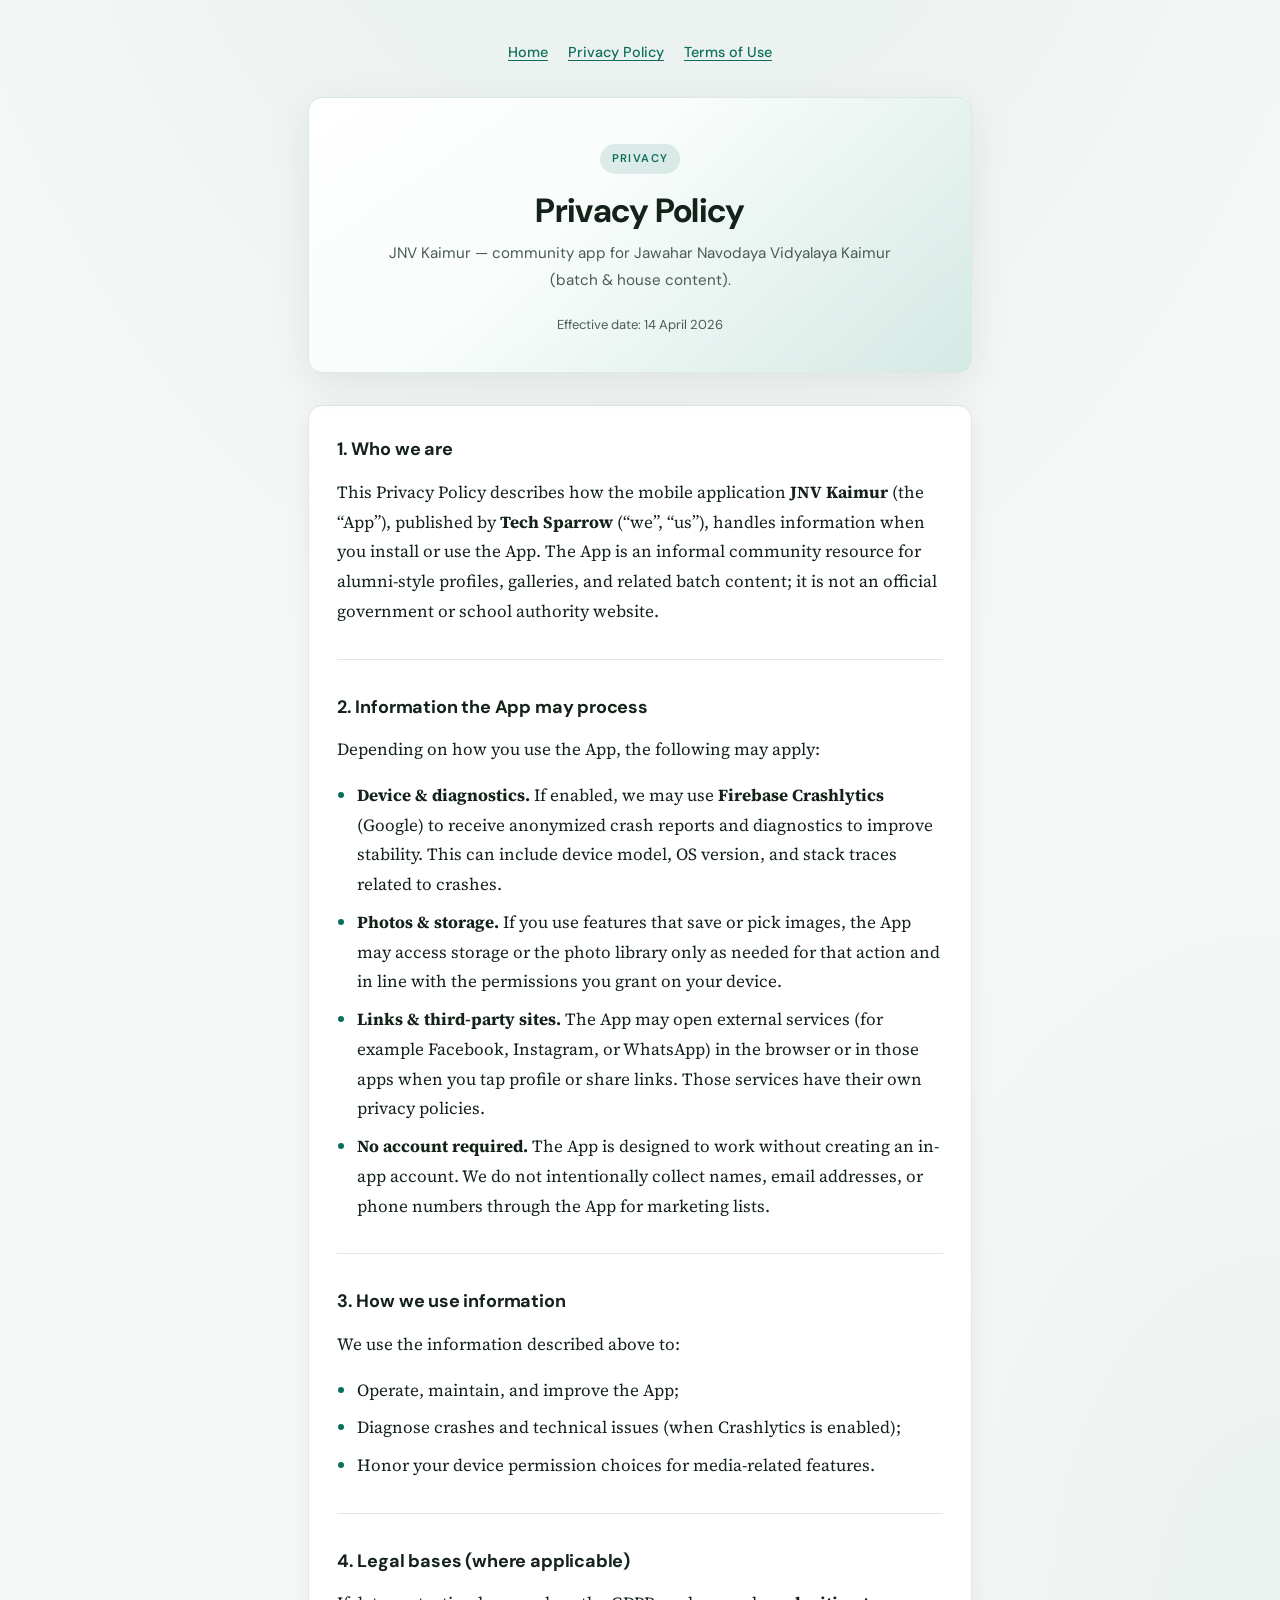
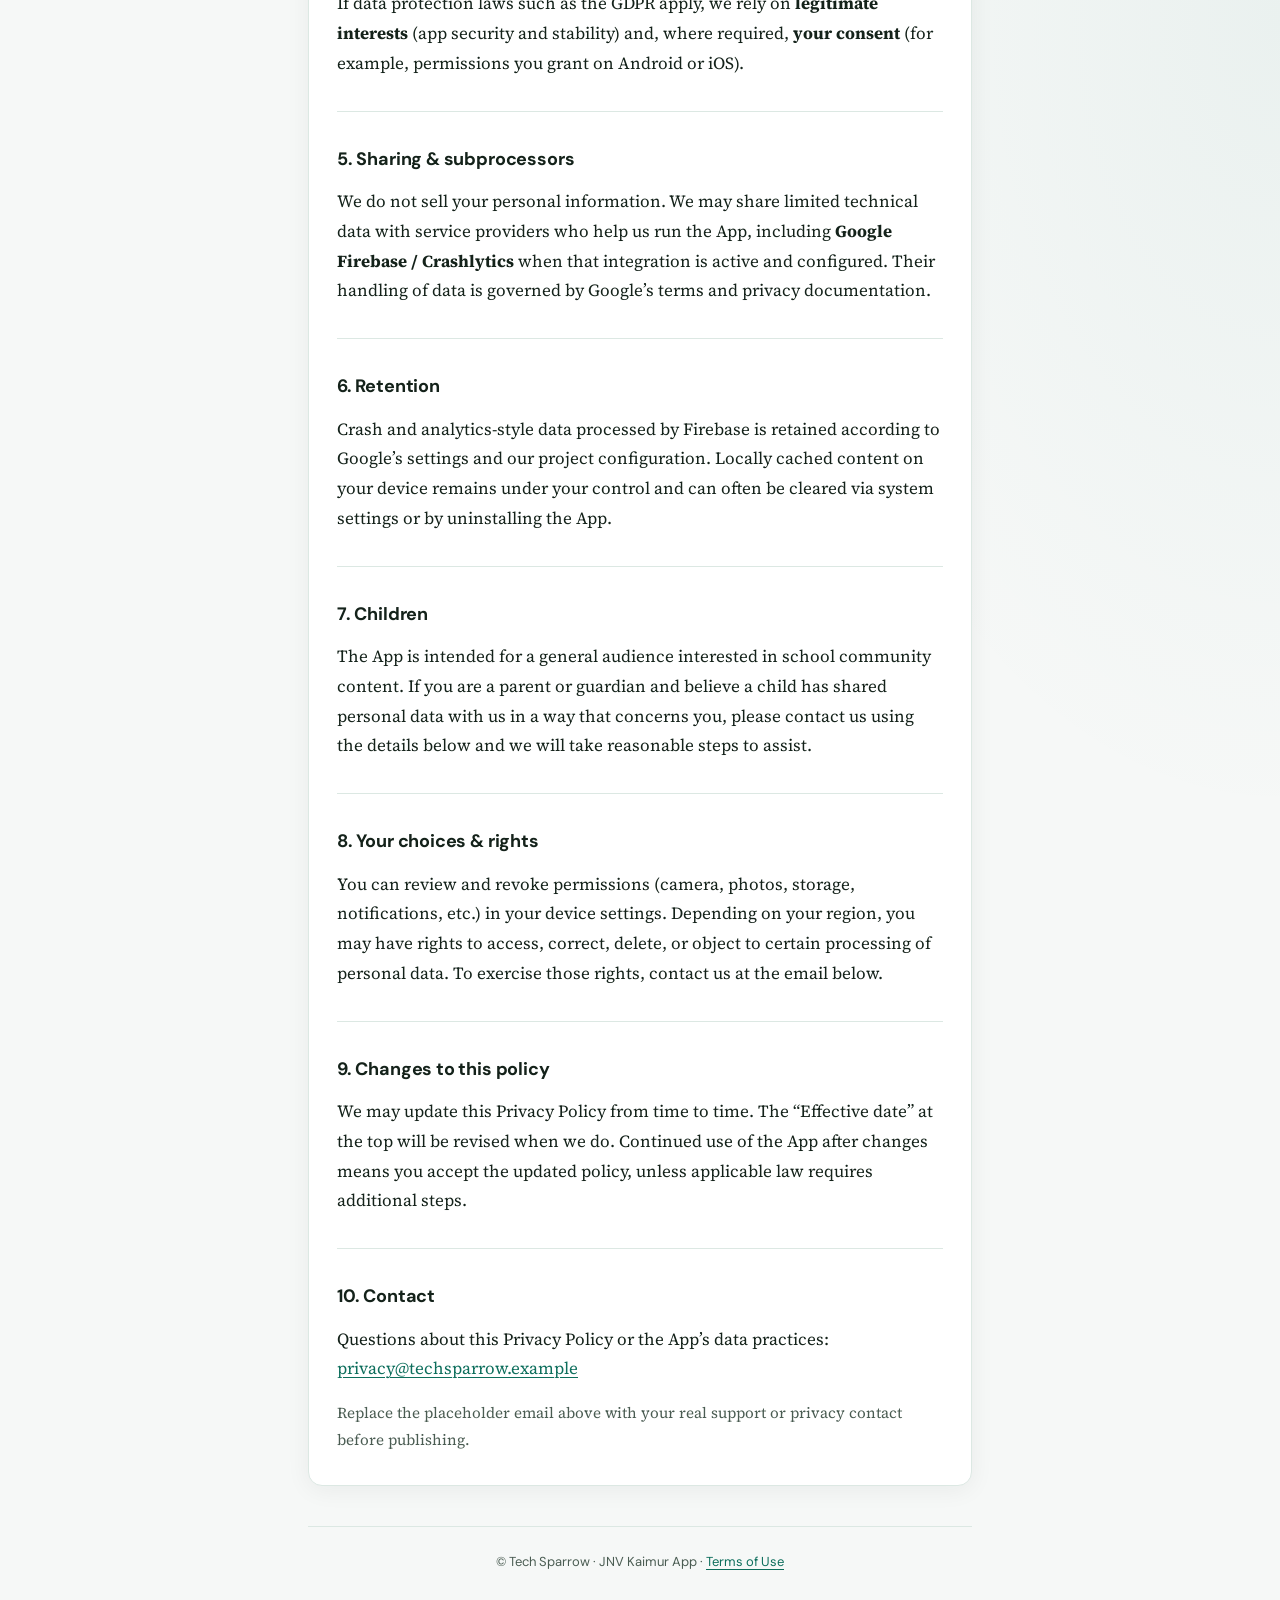
==== docs/privacy-policy.html @ dc98f7dc "Initial commit: JNV Kaimur Flutter app, legal docs, Android/iOS/macOS Made-with: Cursor" ====
<!DOCTYPE html>
<html lang="en">
  <head>
    <meta charset="utf-8" />
    <meta name="viewport" content="width=device-width, initial-scale=1" />
    <title>Privacy Policy — JNV Kaimur (2k10 + LE)</title>
    <meta
      name="description"
      content="Privacy Policy for the JNV Kaimur community mobile application."
    />
    <link rel="preconnect" href="https://fonts.googleapis.com" />
    <link rel="preconnect" href="https://fonts.gstatic.com" crossorigin />
    <link
      href="https://fonts.googleapis.com/css2?family=DM+Sans:ital,opsz,wght@0,9..40,400;0,9..40,600;0,9..40,700;1,9..40,400&family=Source+Serif+4:ital,opsz,wght@0,8..60,400;0,8..60,600;1,8..60,400&display=swap"
      rel="stylesheet"
    />
    <link rel="stylesheet" href="css/legal.css" />
  </head>
  <body>
    <div class="wrap">
      <nav class="nav-legal" aria-label="Legal">
        <a href="index.html">Home</a>
        <a href="privacy-policy.html" aria-current="page">Privacy Policy</a>
        <a href="terms-of-use.html">Terms of Use</a>
      </nav>

      <header class="hero">
        <div class="hero-inner">
          <span class="badge">Privacy</span>
          <h1>Privacy Policy</h1>
          <p class="subtitle">
            JNV Kaimur — community app for Jawahar Navodaya Vidyalaya Kaimur
            (batch &amp; house content).
          </p>
          <p class="meta">Effective date: <time datetime="2026-04-14">14 April 2026</time></p>
        </div>
      </header>

      <article class="card">
        <section id="overview">
          <h2>1. Who we are</h2>
          <p>
            This Privacy Policy describes how the mobile application
            <strong>JNV Kaimur</strong> (the &ldquo;App&rdquo;), published by
            <strong>Tech Sparrow</strong> (&ldquo;we&rdquo;, &ldquo;us&rdquo;),
            handles information when you install or use the App. The App is an
            informal community resource for alumni-style profiles, galleries,
            and related batch content; it is not an official government or
            school authority website.
          </p>
        </section>

        <section id="collect">
          <h2>2. Information the App may process</h2>
          <p>Depending on how you use the App, the following may apply:</p>
          <ul>
            <li>
              <strong>Device &amp; diagnostics.</strong> If enabled, we may use
              <strong>Firebase Crashlytics</strong> (Google) to receive
              anonymized crash reports and diagnostics to improve stability. This
              can include device model, OS version, and stack traces related to
              crashes.
            </li>
            <li>
              <strong>Photos &amp; storage.</strong> If you use features that
              save or pick images, the App may access storage or the photo
              library only as needed for that action and in line with the
              permissions you grant on your device.
            </li>
            <li>
              <strong>Links &amp; third-party sites.</strong> The App may open
              external services (for example Facebook, Instagram, or WhatsApp)
              in the browser or in those apps when you tap profile or share
              links. Those services have their own privacy policies.
            </li>
            <li>
              <strong>No account required.</strong> The App is designed to
              work without creating an in-app account. We do not intentionally
              collect names, email addresses, or phone numbers through the App
              for marketing lists.
            </li>
          </ul>
        </section>

        <section id="use">
          <h2>3. How we use information</h2>
          <p>We use the information described above to:</p>
          <ul>
            <li>Operate, maintain, and improve the App;</li>
            <li>Diagnose crashes and technical issues (when Crashlytics is enabled);</li>
            <li>Honor your device permission choices for media-related features.</li>
          </ul>
        </section>

        <section id="legal-bases">
          <h2>4. Legal bases (where applicable)</h2>
          <p>
            If data protection laws such as the GDPR apply, we rely on
            <strong>legitimate interests</strong> (app security and stability)
            and, where required, <strong>your consent</strong> (for example,
            permissions you grant on Android or iOS).
          </p>
        </section>

        <section id="sharing">
          <h2>5. Sharing &amp; subprocessors</h2>
          <p>
            We do not sell your personal information. We may share limited
            technical data with service providers who help us run the App,
            including <strong>Google Firebase / Crashlytics</strong> when that
            integration is active and configured. Their handling of data is
            governed by Google&rsquo;s terms and privacy documentation.
          </p>
        </section>

        <section id="retention">
          <h2>6. Retention</h2>
          <p>
            Crash and analytics-style data processed by Firebase is retained
            according to Google&rsquo;s settings and our project configuration.
            Locally cached content on your device remains under your control and
            can often be cleared via system settings or by uninstalling the App.
          </p>
        </section>

        <section id="children">
          <h2>7. Children</h2>
          <p>
            The App is intended for a general audience interested in school
            community content. If you are a parent or guardian and believe a
            child has shared personal data with us in a way that concerns you,
            please contact us using the details below and we will take
            reasonable steps to assist.
          </p>
        </section>

        <section id="rights">
          <h2>8. Your choices &amp; rights</h2>
          <p>
            You can review and revoke permissions (camera, photos, storage,
            notifications, etc.) in your device settings. Depending on your
            region, you may have rights to access, correct, delete, or object to
            certain processing of personal data. To exercise those rights,
            contact us at the email below.
          </p>
        </section>

        <section id="changes">
          <h2>9. Changes to this policy</h2>
          <p>
            We may update this Privacy Policy from time to time. The
            &ldquo;Effective date&rdquo; at the top will be revised when we do.
            Continued use of the App after changes means you accept the updated
            policy, unless applicable law requires additional steps.
          </p>
        </section>

        <section id="contact">
          <h2>10. Contact</h2>
          <p>
            Questions about this Privacy Policy or the App&rsquo;s data
            practices:
            <a href="mailto:privacy@techsparrow.example">privacy@techsparrow.example</a>
          </p>
          <p style="font-size: 0.95rem; color: var(--muted)">
            Replace the placeholder email above with your real support or
            privacy contact before publishing.
          </p>
        </section>
      </article>

      <footer class="footer">
        <p>
          &copy; Tech Sparrow &middot; JNV Kaimur App &middot;
          <a href="terms-of-use.html">Terms of Use</a>
        </p>
      </footer>
    </div>
  </body>
</html>
---- docs/css/legal.css ----
/* Shared styles for legal pages — JNV Kaimur app */
:root {
  --bg: #f6f8f7;
  --surface: #ffffff;
  --ink: #14221a;
  --muted: #4a5c52;
  --accent: #0d6e5c;
  --accent-soft: rgba(13, 110, 92, 0.12);
  --border: #dce8e3;
  --radius: 14px;
  --shadow: 0 12px 40px rgba(15, 34, 26, 0.08);
  --font-sans: "DM Sans", system-ui, sans-serif;
  --font-serif: "Source Serif 4", Georgia, serif;
}

*,
*::before,
*::after {
  box-sizing: border-box;
}

html {
  scroll-behavior: smooth;
}

body {
  margin: 0;
  min-height: 100vh;
  font-family: var(--font-serif);
  font-size: 1.0625rem;
  line-height: 1.75;
  color: var(--ink);
  background: var(--bg);
  background-image: radial-gradient(
      ellipse 120% 80% at 50% -20%,
      rgba(13, 110, 92, 0.09),
      transparent 55%
    ),
    radial-gradient(
      ellipse 80% 50% at 100% 50%,
      rgba(13, 110, 92, 0.05),
      transparent 50%
    );
}

a {
  color: var(--accent);
  text-decoration-thickness: 1px;
  text-underline-offset: 3px;
}

a:hover {
  text-decoration-thickness: 2px;
}

.wrap {
  max-width: 44rem;
  margin: 0 auto;
  padding: 2.5rem 1.25rem 4rem;
}

.hero {
  text-align: center;
  padding: 2.75rem 1.5rem 2.25rem;
  margin-bottom: 2rem;
  background: linear-gradient(
    145deg,
    var(--surface) 0%,
    #f0faf7 100%
  );
  border-radius: var(--radius);
  border: 1px solid var(--border);
  box-shadow: var(--shadow);
  position: relative;
  overflow: hidden;
}

.hero::before {
  content: "";
  position: absolute;
  inset: 0;
  background: linear-gradient(
    135deg,
    transparent 40%,
    var(--accent-soft) 100%
  );
  pointer-events: none;
}

.hero-inner {
  position: relative;
  z-index: 1;
}

.badge {
  display: inline-block;
  font-family: var(--font-sans);
  font-size: 0.7rem;
  font-weight: 600;
  letter-spacing: 0.12em;
  text-transform: uppercase;
  color: var(--accent);
  background: var(--accent-soft);
  padding: 0.35rem 0.75rem;
  border-radius: 999px;
  margin-bottom: 1rem;
}

h1 {
  font-family: var(--font-sans);
  font-size: clamp(1.65rem, 4vw, 2.1rem);
  font-weight: 700;
  line-height: 1.25;
  margin: 0 0 0.5rem;
  letter-spacing: -0.02em;
}

.subtitle {
  font-family: var(--font-sans);
  font-size: 0.95rem;
  color: var(--muted);
  margin: 0;
  max-width: 32rem;
  margin-left: auto;
  margin-right: auto;
}

.meta {
  font-family: var(--font-sans);
  font-size: 0.8125rem;
  color: var(--muted);
  margin-top: 1.25rem;
}

.card {
  background: var(--surface);
  border-radius: var(--radius);
  border: 1px solid var(--border);
  padding: 1.75rem 1.75rem 2rem;
  box-shadow: 0 4px 24px rgba(15, 34, 26, 0.06);
}

.card section + section {
  margin-top: 2rem;
  padding-top: 2rem;
  border-top: 1px solid var(--border);
}

h2 {
  font-family: var(--font-sans);
  font-size: 1.125rem;
  font-weight: 700;
  margin: 0 0 0.75rem;
  color: var(--ink);
  letter-spacing: -0.01em;
}

p {
  margin: 0 0 1rem;
}

p:last-child {
  margin-bottom: 0;
}

ul {
  margin: 0 0 1rem;
  padding-left: 1.25rem;
}

li {
  margin-bottom: 0.5rem;
}

li::marker {
  color: var(--accent);
}

.footer {
  margin-top: 2.5rem;
  padding-top: 1.5rem;
  border-top: 1px solid var(--border);
  font-family: var(--font-sans);
  font-size: 0.8125rem;
  color: var(--muted);
  text-align: center;
}

.nav-legal {
  font-family: var(--font-sans);
  display: flex;
  flex-wrap: wrap;
  gap: 0.75rem 1.25rem;
  justify-content: center;
  margin-bottom: 2rem;
  font-size: 0.9rem;
}

.nav-legal a {
  font-weight: 500;
}

@media (max-width: 480px) {
  .wrap {
    padding: 1.5rem 1rem 3rem;
  }

  .card {
    padding: 1.25rem 1.15rem 1.5rem;
  }
}
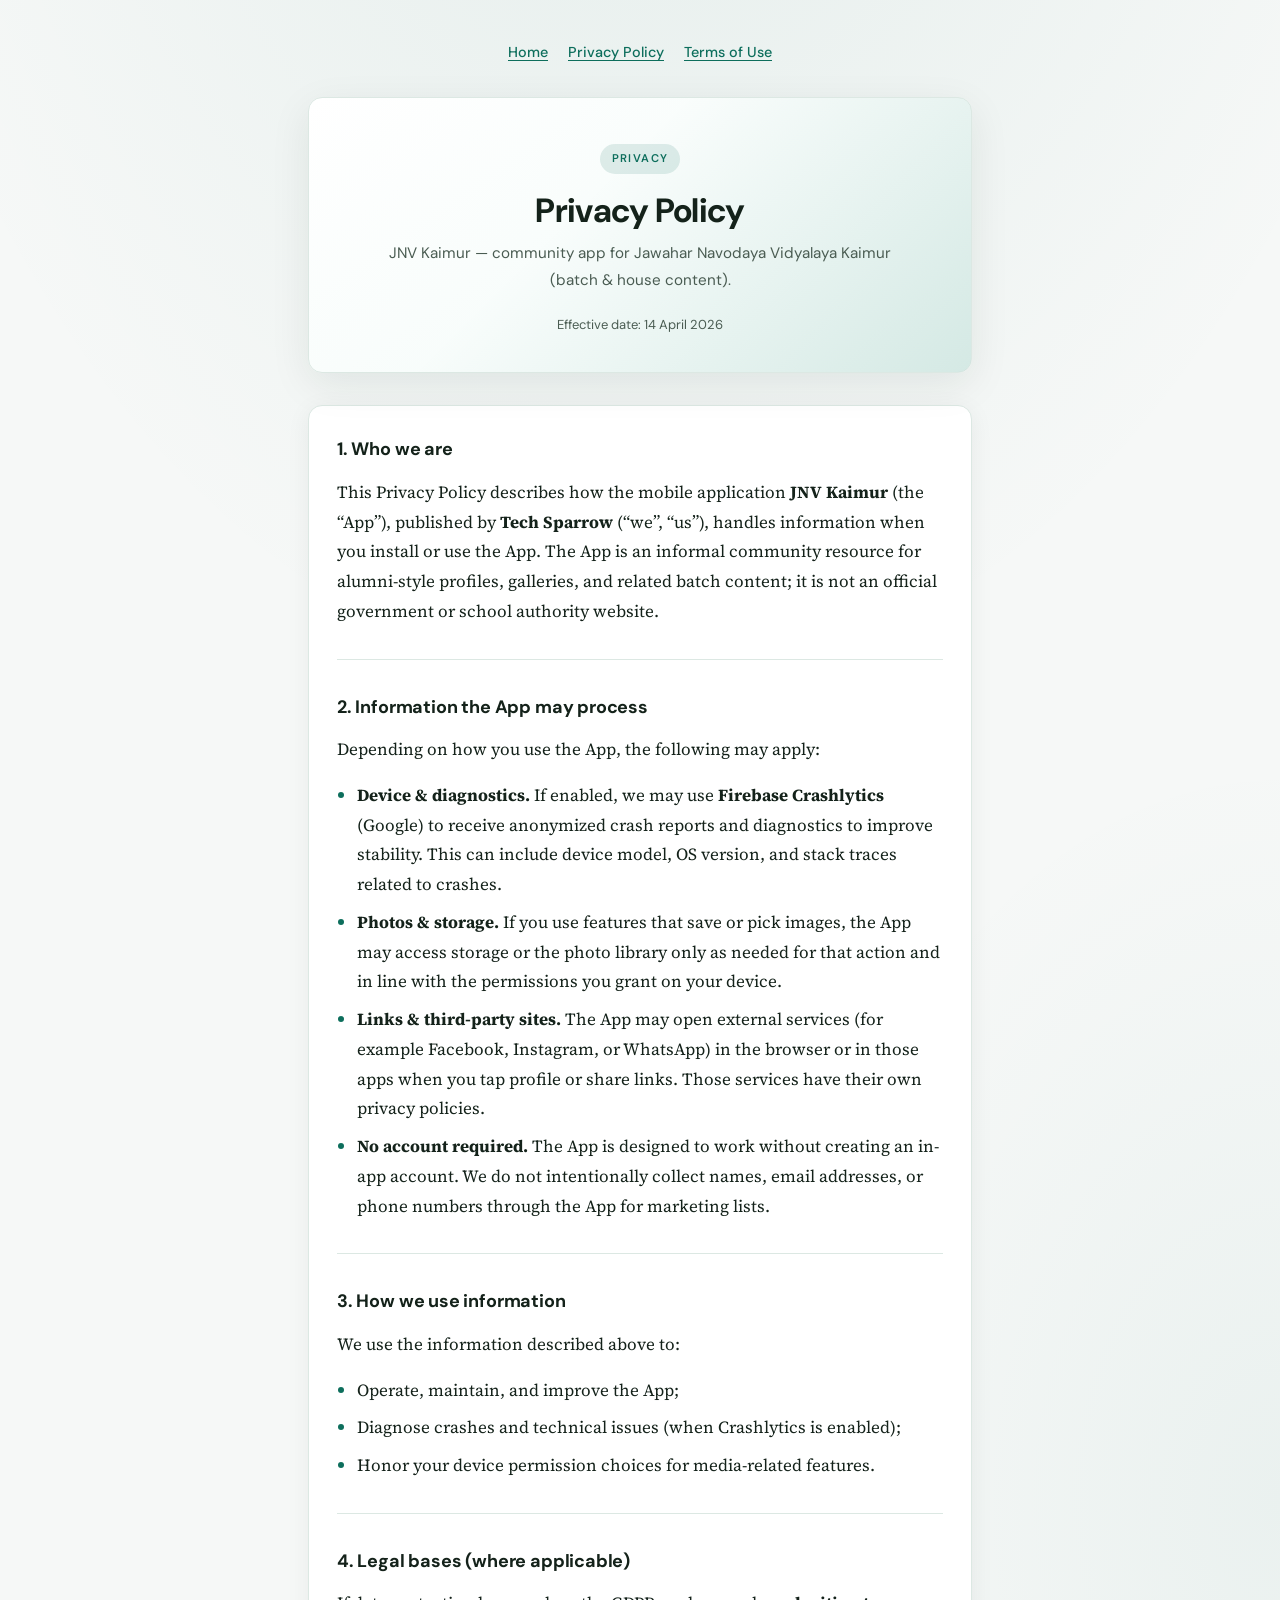
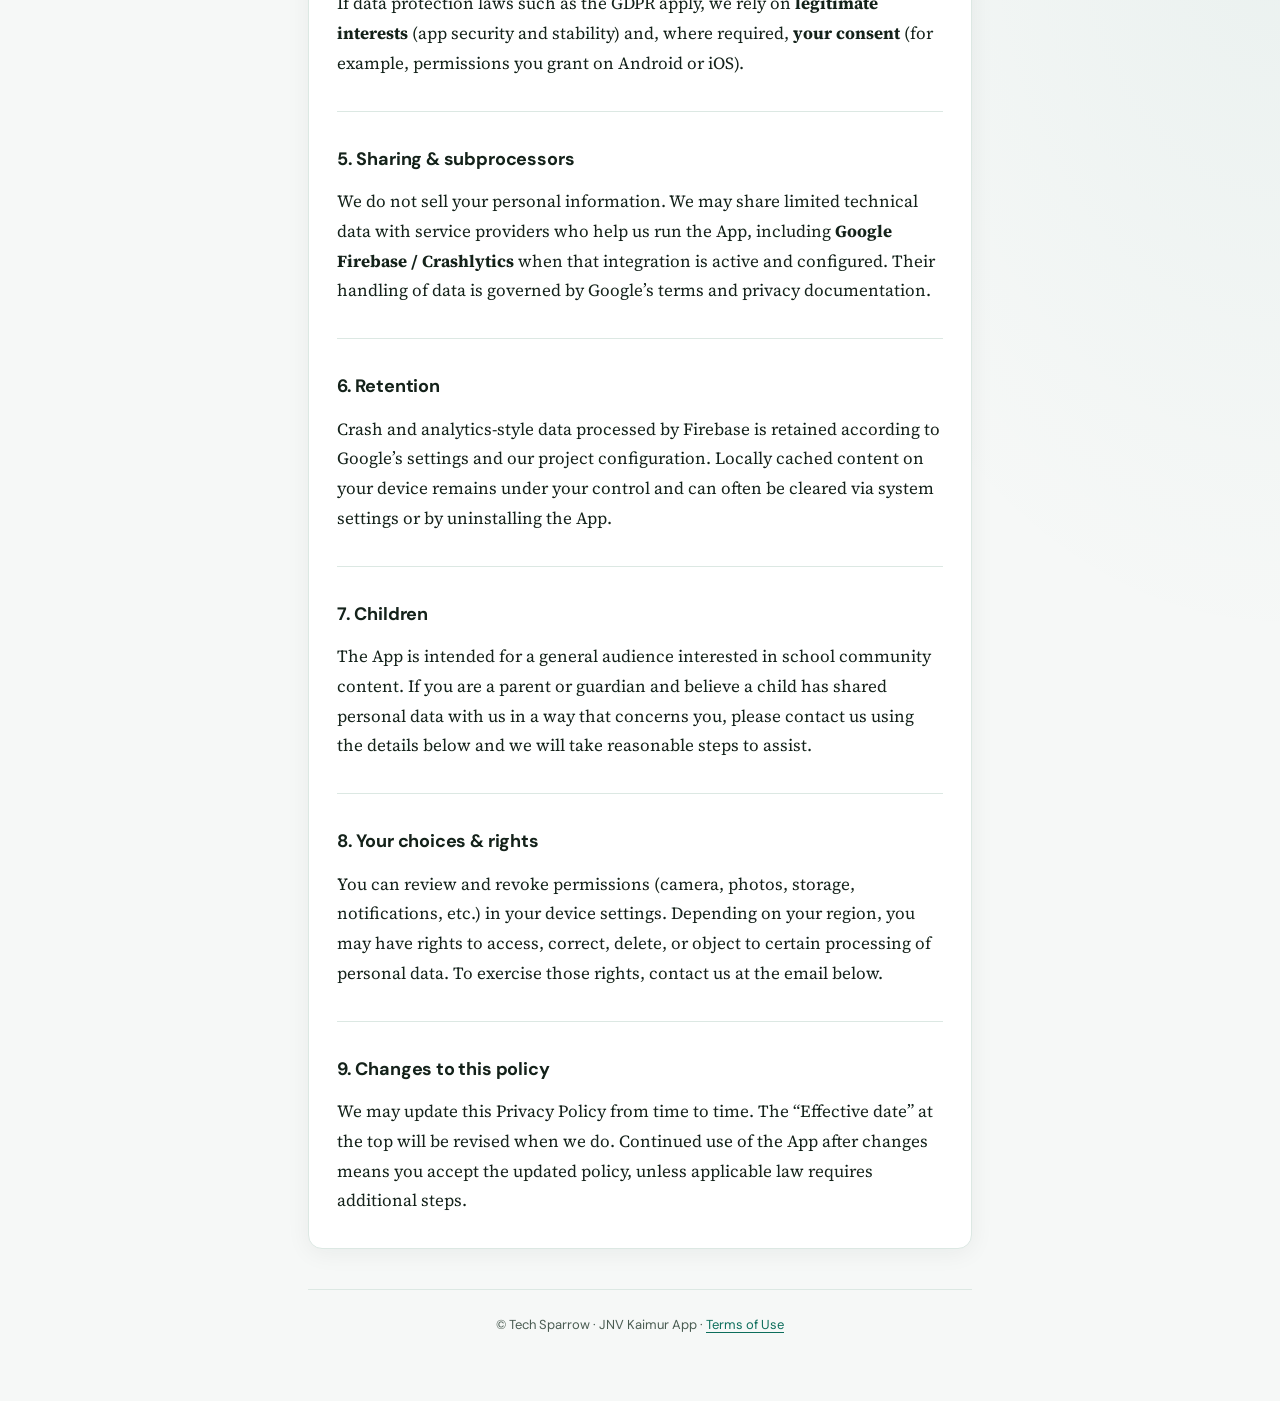
==== commit f99b683b: "Comment out contact section in privacy policy Comment out the contact section in the privacy policy." ====
--- a/docs/privacy-policy.html
+++ b/docs/privacy-policy.html
@@ -155,7 +155,7 @@
           </p>
         </section>
 
-        <section id="contact">
+        <!-- <section id="contact">
           <h2>10. Contact</h2>
           <p>
             Questions about this Privacy Policy or the App&rsquo;s data
@@ -166,7 +166,7 @@
             Replace the placeholder email above with your real support or
             privacy contact before publishing.
           </p>
-        </section>
+        </section> -->
       </article>
 
       <footer class="footer">
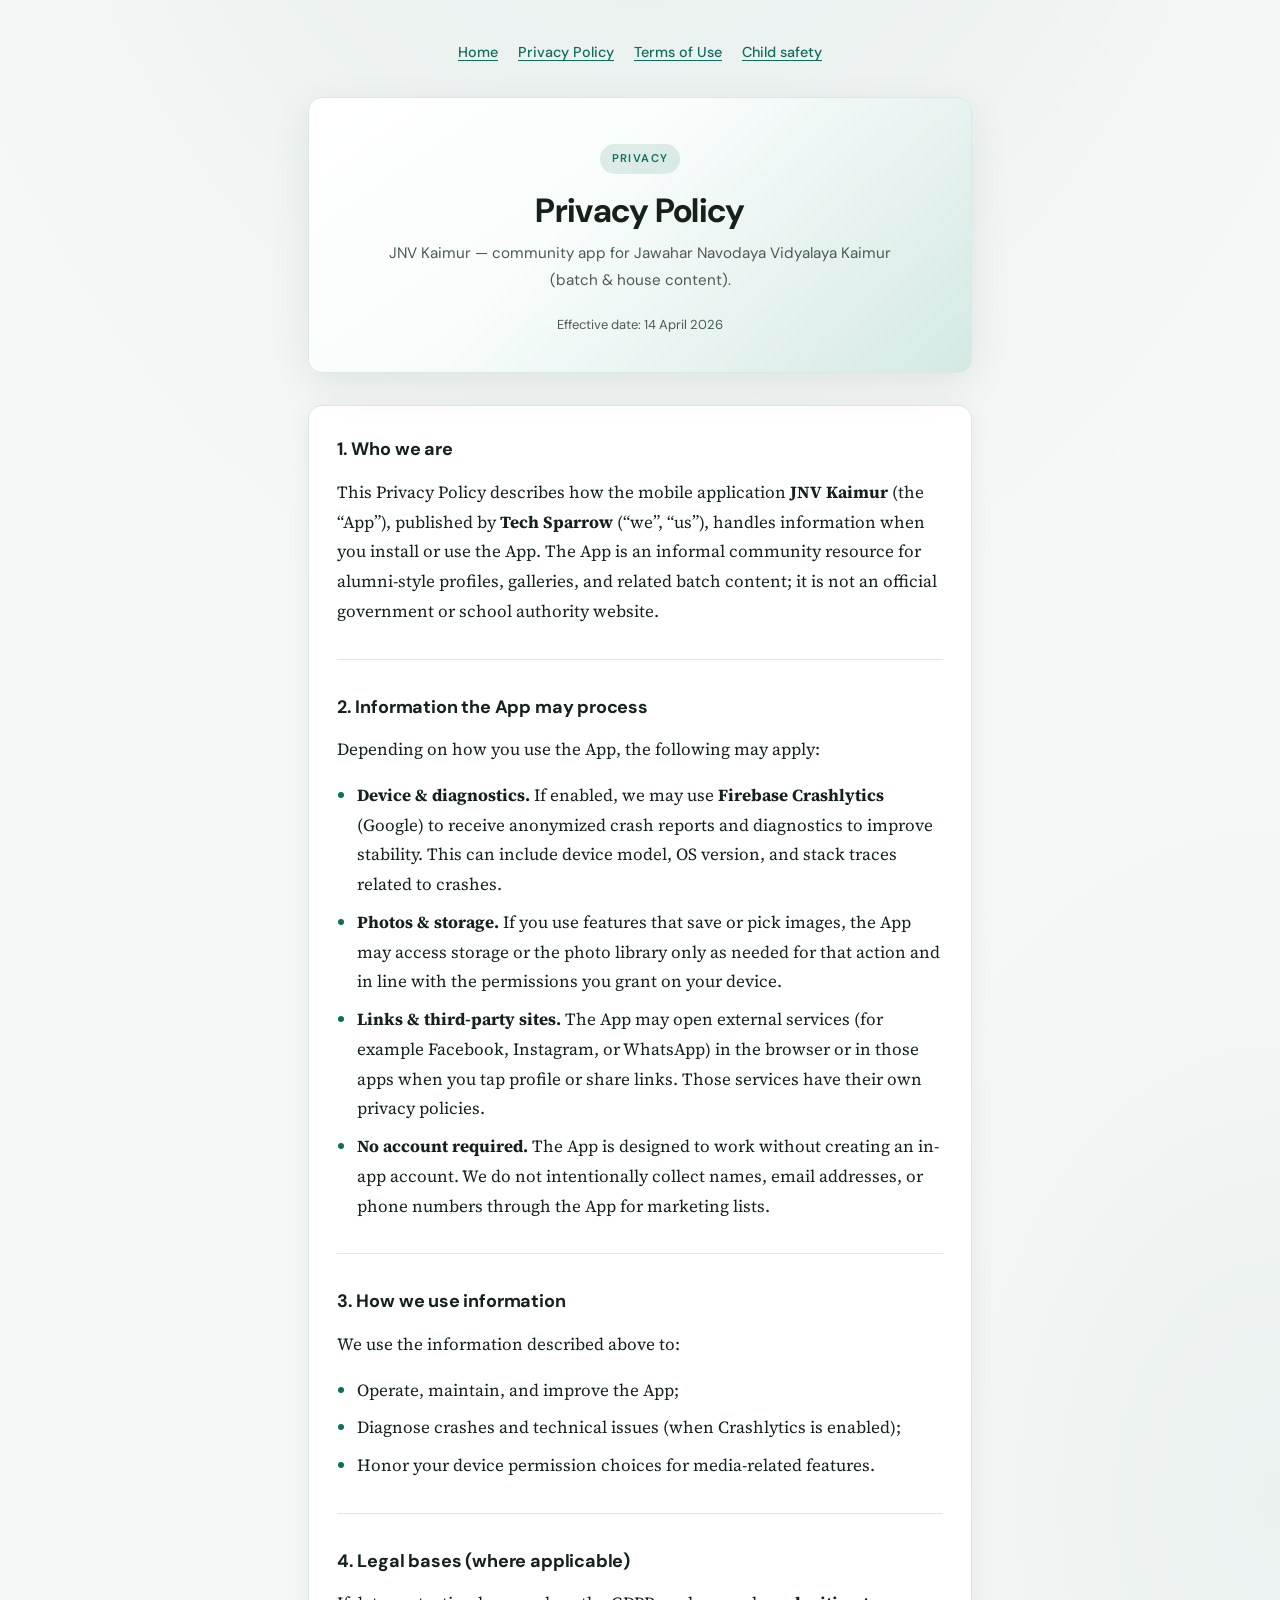
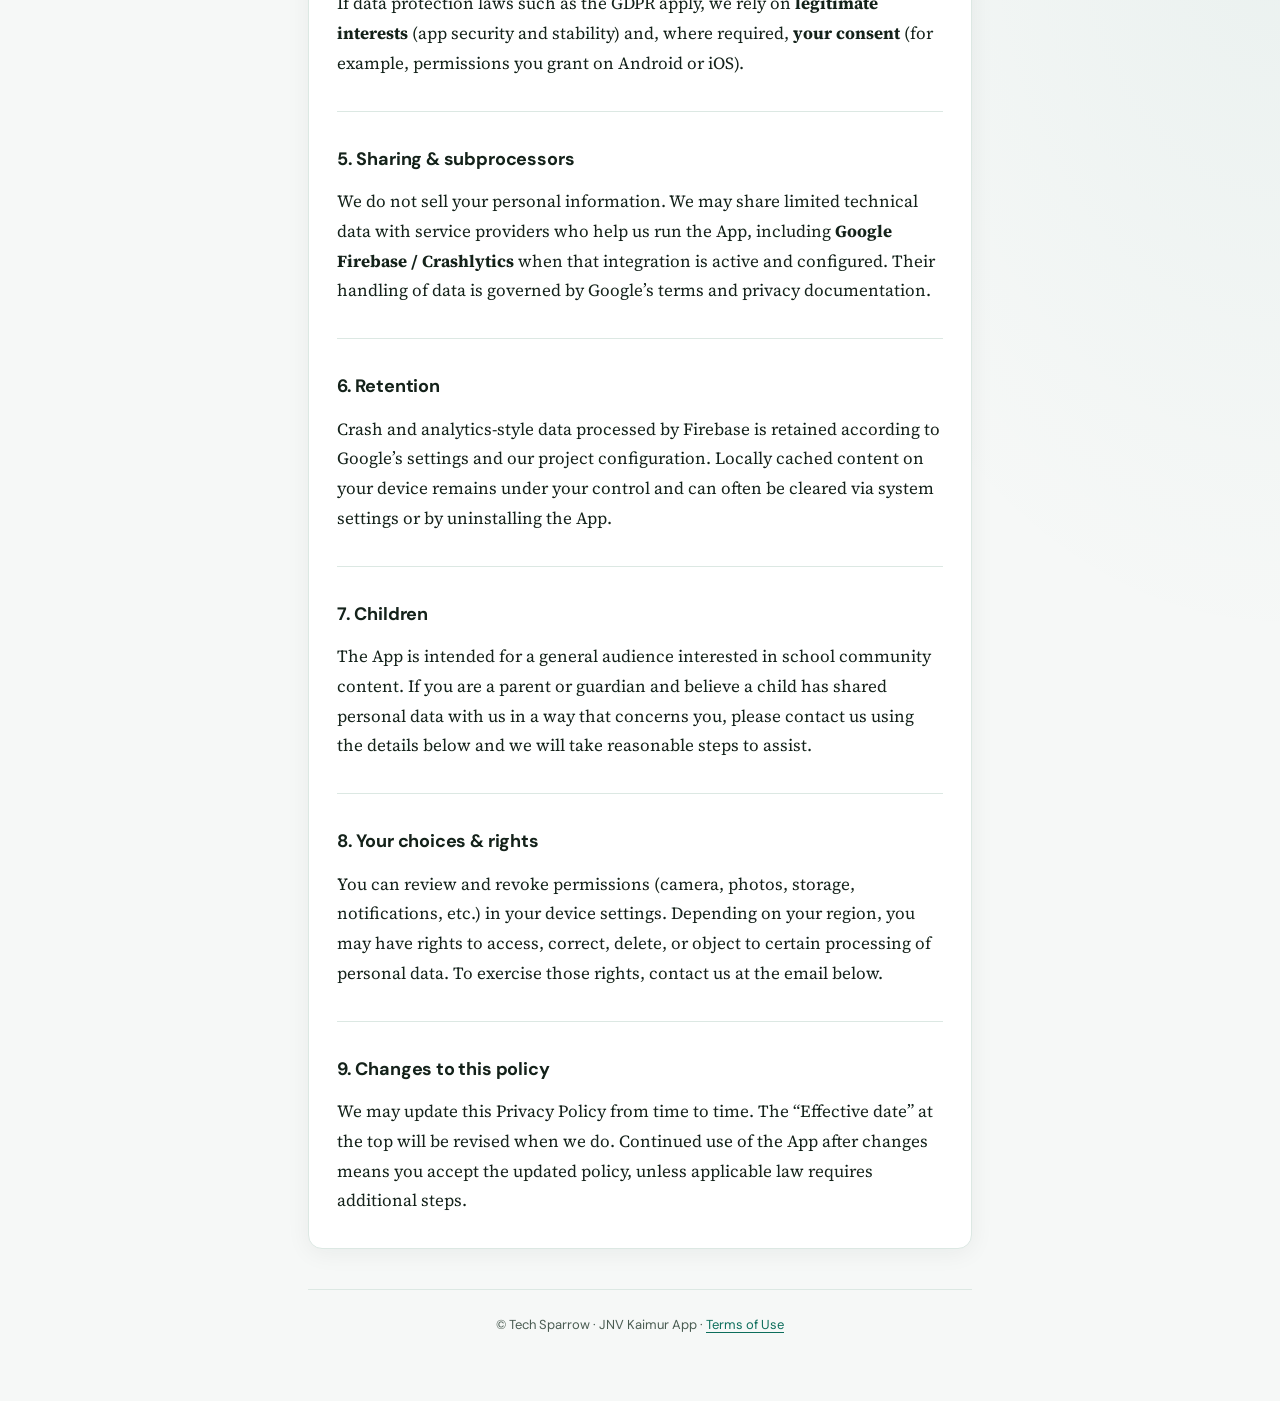
==== commit f56e36da: "Add published child safety (CSAE) standards page for Play compliance - Add docs/child-safety-standar" ====
--- a/docs/privacy-policy.html
+++ b/docs/privacy-policy.html
@@ -22,6 +22,7 @@
         <a href="index.html">Home</a>
         <a href="privacy-policy.html" aria-current="page">Privacy Policy</a>
         <a href="terms-of-use.html">Terms of Use</a>
+        <a href="child-safety-standards.html">Child safety</a>
       </nav>
 
       <header class="hero">
